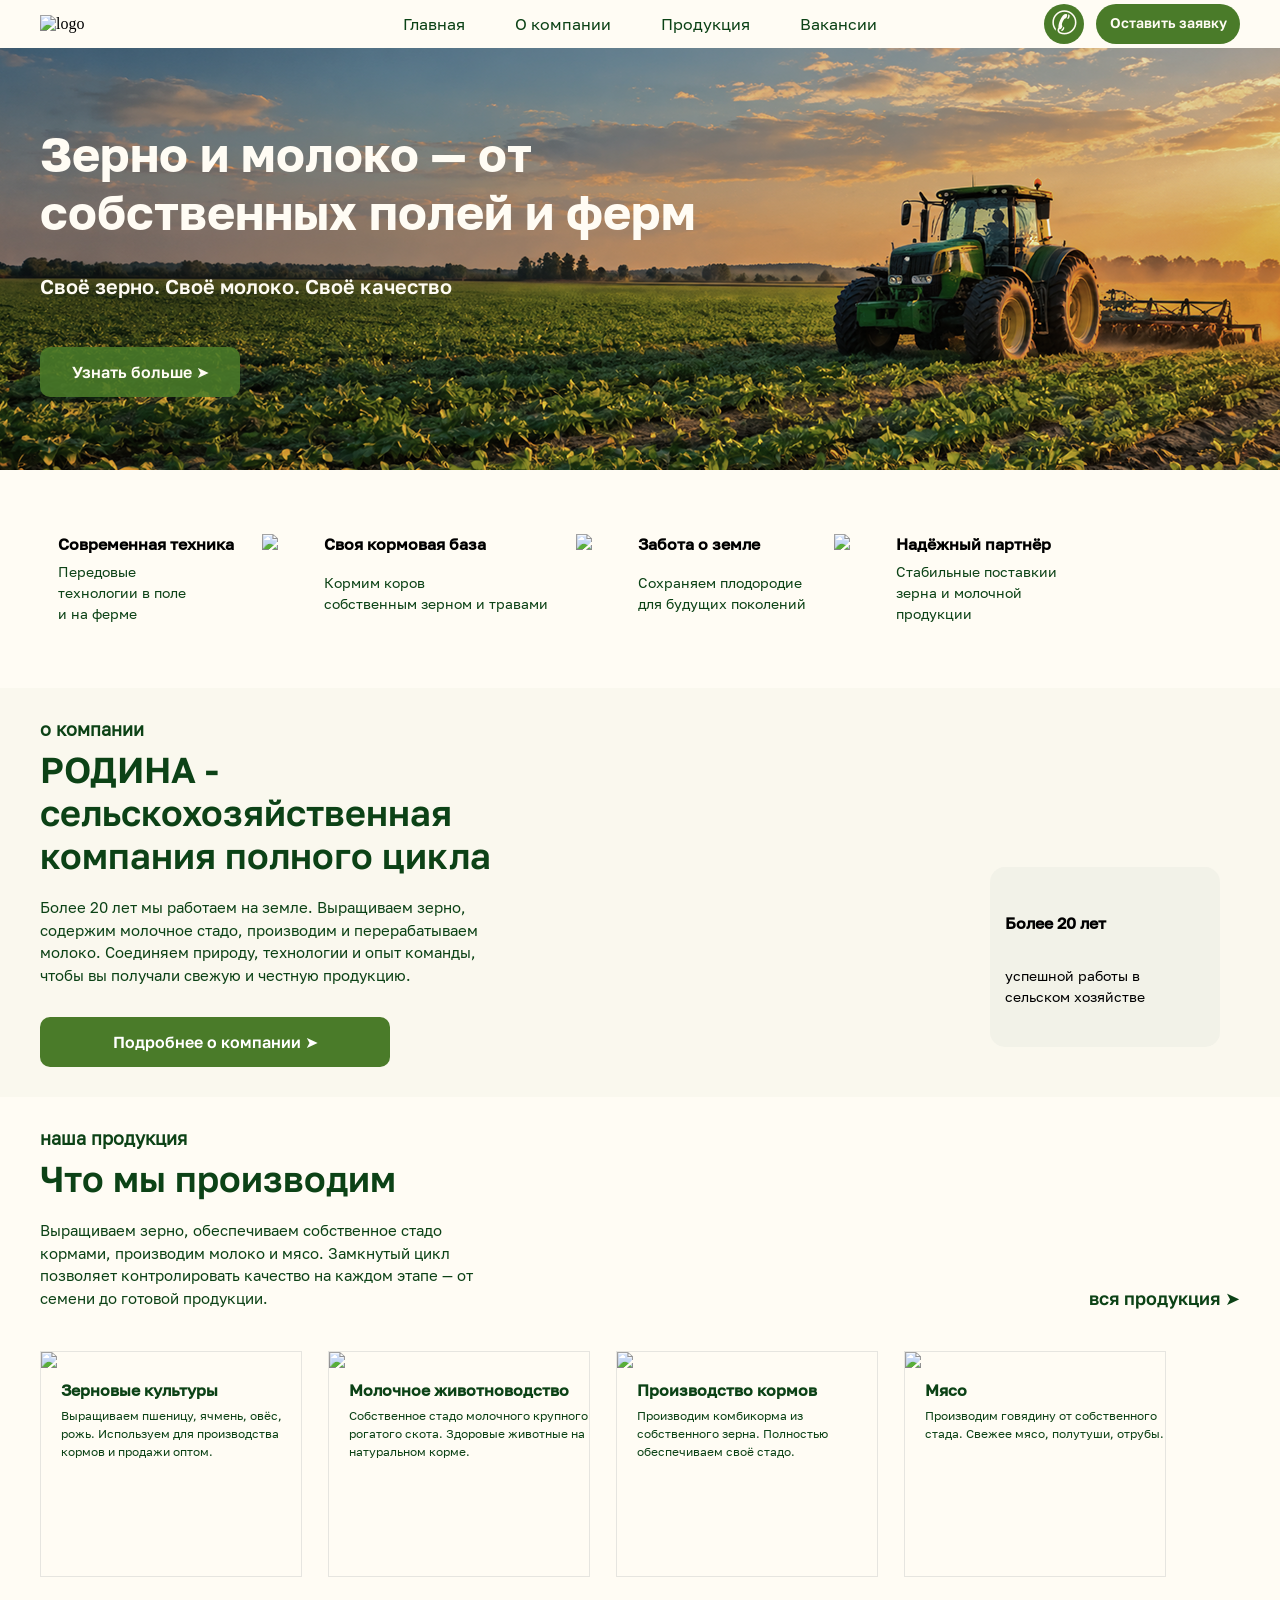
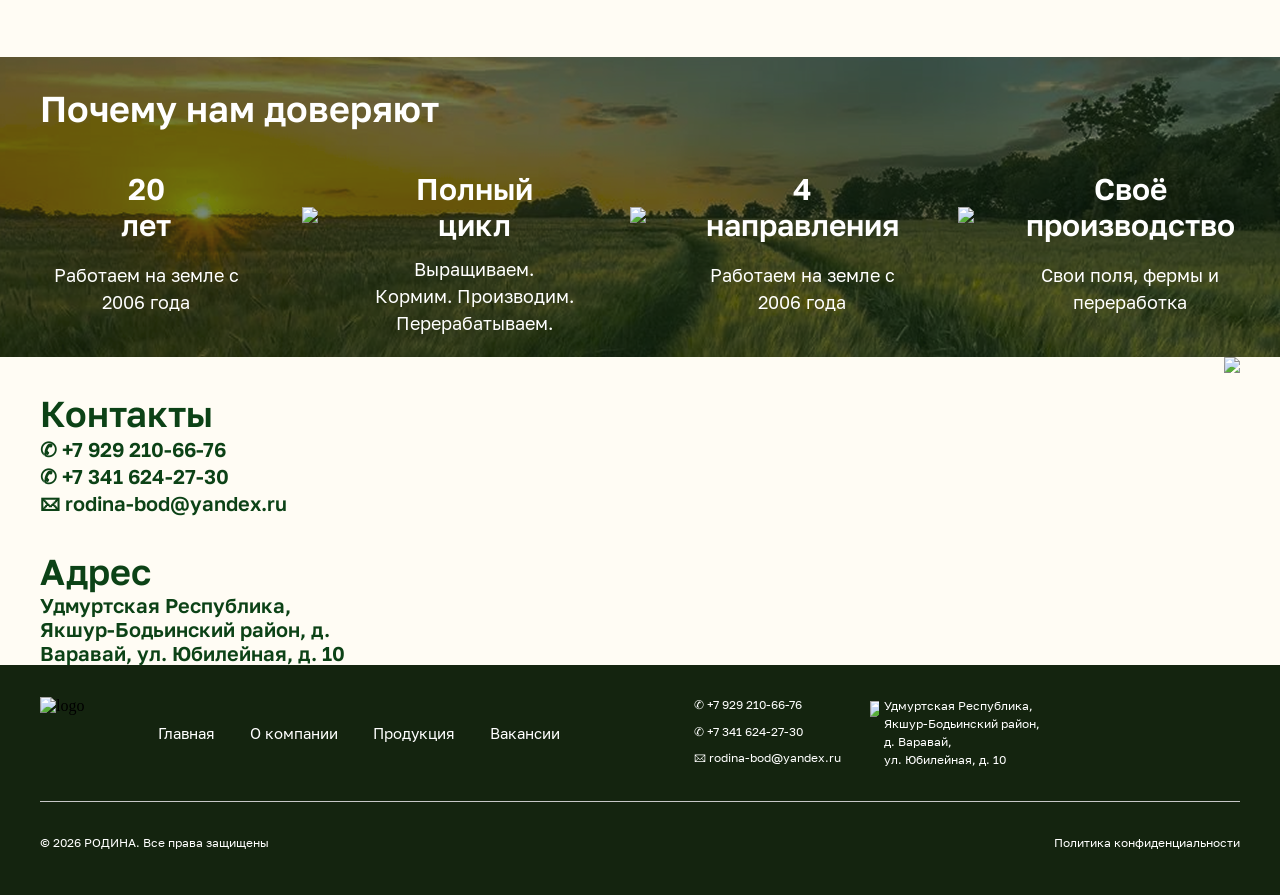
==== index.html @ 53d074d2 "Add files via upload" ====
<!DOCTYPE html>
<html lang="en">
<head>
    <meta charset="UTF-8">
    <meta name="viewport" content="width=device-width, initial-scale=1.0">
    <title> ООО РОДИНА </title>
    <link rel="stylesheet" href="css/style.css">
    <link rel="icon" type="image/svg+xml" href="img/faviconwhite.svg">
</head>
<body>
    <div class="container">
        <header>
            <div class="header_left">
                <img src="../site/img/base/LOGO.svg" alt="logo">
                <nav>
                    <ul>
                        <li><a href="index.html">Главная</a></li>
                        <li><a href="aboutus.html">О компании</a></li>
                        <li><a href="products.html">Продукция</a></li>
                        <li><a href="vacancii.html">Вакансии</a></li>
                    </ul>
                </nav>
            </div>
            <div class="header_btn">
                <div class="round_btn">
                    <a href="#">✆</a>
                </div>
                <div class="squart_btn">
                    <a href="#">Оставить заявку</a>
                </div>
            </div>
        </header>
    </div>
    <div class="hero">
        <div class="hero-bg hero-bg-1 active"></div>
        <div class="hero-bg hero-bg-2"></div>
        <div class="hero-bg hero-bg-3"></div>
        <div class="container">
            <div class="hero_block hero-content">  
                <div class="hero_text">
                    <h1>Зерно и молоко — от собственных полей и ферм</h1>
                    <h3>Своё зерно. Своё молоко. Своё качество</h3>
                </div>
                <div class="hero_btn">
                    <a href="aboutus.html">Узнать больше ➤</a>
                </div>
            </div>    
        </div> 
    </div> 
    <div class="container">
        <div class="info_block">
            <div class="info_block_card">
                <div class="info_card">
                    <div class="info_card_img">
                        <img src="../site/img/base/ветор трактор.svg" alt="">
                    </div>
                    <div class="info_card_text">
                        <h5>Современная техника</h5>
                        <p>Передовые<br> технологии в поле<br> и на ферме</p>
                    </div>
                </div>
                <img src="../site/img/base/Line 4.svg">
                <div class="info_card">
                    <div class="info_card_img">
                        <img src="../site/img/base/пшеница вектор.svg" alt="">
                    </div>
                    <div class="info_card_text">
                        <h5>Своя кормовая база</h5>
                        <p>Кормим коров<br>собственным зерном и травами</p>
                    </div>
                </div>
                <img src="../site/img/base/Line 4.svg">
                <div class="info_card">
                    <div class="info_card_img">
                        <img src="../site/img/base/вектор поле.svg" alt="">
                    </div>
                    <div class="info_card_text">
                        <h5>Забота о земле</h5>
                        <p>Сохраняем плодородие<br> для будущих поколений</p>
                    </div>
                </div>
                <img src="../site/img/base/Line 4.svg">
                <div class="info_card">
                    <div class="info_card_img">
                        <img src="../site/img/base/вектор качество.svg" alt="">
                    </div>
                    <div class="info_card_text">
                        <h5>Надёжный партнёр</h5>
                        <p>Стабильные поставкии<br>зерна и молочной<br> продукции</p>
                    </div>
                </div>
            </div>
        </div>
    </div>
    <div class="about-us">
        <div class="container">
            <div class="about-us_block">
                <div class="about-us_left">
                    <div class="about-us-text">
                        <h6>о компании</h6>
                        <h2>РОДИНА - сельскохозяйственная компания полного цикла </h2>
                        <p>Более 20 лет мы работаем на земле. Выращиваем зерно,<br> содержим молочное стадо, производим и перерабатываем<br> молоко. Соединяем природу, технологии и опыт команды,<br> чтобы вы получали свежую и честную продукцию.</p>
                    </div>
                    <div class="about-us_btn">
                        <a href="aboutus.html">Подробнее о компании ➤</a>
                    </div>    
                </div>
                <div class="about-us_right">
                    <img src="../site/img/base/поле.png" alt="">
                    <div class="about-us_right-top">
                        <img src="../site/img/base/вектор_поле1.svg" alt="">
                        <h5>Более 20 лет</h5>
                        <p>успешной работы в сельском хозяйстве</p>
                    </div>
                </div>
            </div>
        </div>
    </div>
    <div class="container">
        <div class="product">
            <div class="product-text">
                <div class="product-text_left">
                    <h6>наша продукция</h6>
                    <h2>Что мы производим</h2>
                    <p>Выращиваем зерно, обеспечиваем собственное стадо кормами, производим молоко и мясо. Замкнутый цикл позволяет контролировать качество на каждом этапе — от семени до готовой продукции.</p>
                </div>
                <div class="product-text_right">
                    <a href="products.html#product">вся продукция ➤ </a>
                </div>
            </div>
            <div class="product-card-block">
                <div class="product-card">
                    <a href="products.html#zerno">
                        <img src="../site/img/base/зерно_карточка.png">
                        <div class="product-card_text">
                            <h5>Зерновые культуры</h5>
                            <p>Выращиваем пшеницу, ячмень, овёс, рожь. Используем для производства кормов и продажи оптом.</p>
                        </div>
                    </a>    
                </div>                
                <div class="product-card">
                    <a href="products.html#cow">
                        <img src="../site/img/base/коровы_карточка.png">
                        <div class="product-card_text">
                            <h5>Молочное животноводство</h5>
                            <p>Собственное стадо молочного крупного рогатого скота. Здоровые животные на натуральном корме.</p>
                        </div>
                    </a>    
                </div>                
                <div class="product-card">
                    <a href="products.html#korm">
                        <img src="../site/img/base/корм_карточка.png">
                        <div class="product-card_text">
                            <h5>Производство кормов</h5>
                            <p>Производим комбикорма из собственного зерна. Полностью обеспечиваем своё стадо.</p>
                        </div>
                    </a>    
                </div>                
                <div class="product-card">
                    <a href="products.html#meat">
                        <img src="../site/img/base/мясо_карточка.png">
                        <div class="product-card_text">
                            <h5>Мясо</h5>
                            <p>Производим говядину от собственного стада. Свежее мясо, полутуши, отрубы.</p>
                        </div>
                    </a>    
                </div>
                
            </div>
        </div>
    </div>
    <div class="doverie">
        <div class="container">
            <h2>Почему нам доверяют</h2>
            <div class="doverie-block">
                <div class="doverie-block_card">
                    <h4>20<br>лет</h4>
                    <p>Работаем на земле с 2006 года</p>
                </div>
                <img src="../site/img/base/Line.svg">
                <div class="doverie-block_card">
                    <h4>Полный<br>цикл</h4>
                    <p>Выращиваем.<br> Кормим. Производим. Перерабатываем.</p>
                </div>
                <img src="../site/img/base/Line.svg">
                <div class="doverie-block_card">
                    <h4>4<br>направления</h4>
                    <p>Работаем на земле с 2006 года</p>
                </div>
                <img src="../site/img/base/Line.svg">
                <div class="doverie-block_card">
                    <h4>Своё<br>производство</h4>
                    <p>Свои поля, фермы и переработка</p>
                </div>
            </div>
        </div>
    </div>
    <div class="container">
        <div class="address">
            <div class="address-left">
                <div class="address-left_contact">
                    <h2>Контакты</h2>
                    <a href="tel:+79292106676" class="contact-item">✆ +7 929 210-66-76</a>
                    <a href="tel:+73416242730" class="contact-item">✆ +7 341 624-27-30</a>
                    <a href="mailto:rodina-bod@yandex.ru" class="contact-item">🖂 rodina-bod@yandex.ru</a>
                </div>
                <div class="address-left_address">
                    <h2>Адрес</h2>
                    <a href="https://yandex.ru/maps/11148/udmurt-republic/house/yubileynaya_ulitsa_10/YUsYcwBgT00BQFttfX52eH5jYQ==/?ll=52.570821%2C57.278958&z=18.38" target="_blank" rel="noopener noreferrer">Удмуртская Республика, Якшур-Бодьинский район, д. Варавай, ул. Юбилейная, д. 10</a>
                </div>    
            </div>
            <div class="address-right">
                <a href="https://yandex.ru/maps/11148/udmurt-republic/house/yubileynaya_ulitsa_10/YUsYcwBgT00BQFttfX52eH5jYQ==/?ll=52.570821%2C57.278958&z=18.38" target="_blank" rel="noopener noreferrer">
                    <img src="../site/img/base/карта.png">
                </a>    
            </div>
        </div>
    </div>
    <footer>
        <div class="container">
            <div class="footer-block">
                <div class="footer-top">
                    <div class="footer-top_left">
                        <img src="../site/img/base/белый logo.svg" alt="logo">
                        <nav>
                            <ul>
                                <li><a href="index.html">Главная</a></li>
                                <li><a href="aboutus.html">О компании</a></li>
                                <li><a href="products.html">Продукция</a></li>
                                <li><a href="vacancii.html">Вакансии</a></li>
                            </ul>
                        </nav>
                    </div>
                    <div class="footer-top_right">
                        <div class="footer_btn">
                            <a href="tel:+79292106676" class="contact-item">✆ +7 929 210-66-76</a>
                            <a href="tel:+73416242730" class="contact-item">✆ +7 341 624-27-30</a>
                            <a href="mailto:rodina-bod@yandex.ru" target="_blank" class="contact-item">🖂 rodina-bod@yandex.ru</a>
                        </div>
                        <div class="footer_address">
                            <img src="../site/img/base/ping.svg">
                            <a href="https://yandex.ru/maps/11148/udmurt-republic/house/yubileynaya_ulitsa_10/YUsYcwBgT00BQFttfX52eH5jYQ==/?ll=52.570821%2C57.278958&z=18.38" target="_blank" rel="noopener noreferrer"> Удмуртская Республика, Якшур-Бодьинский район, д. Варавай,<br> ул. Юбилейная, д. 10 </a>
                        </div>
                    </div>  
                </div>
                <div class="footer-bottom">
                    <p>© 2026 РОДИНА. Все права защищены</p>
                    <p>Политика конфиденциальности</p>
                </div>
            </div>    
        </div>
    </footer>
    <script src="js/script.js"></script>
</body>
</html>
---- css/style.css ----
@font-face {
  font-family: Golos-Text_Regular;
  src: url(../fonts/Golos-Text_Regular.ttf);
}

@font-face {
  font-family: Golos-Text_SemiBold;
  src: url(../fonts/golos-text-semibold.ttf);
}

@font-face {
    font-family: Golos-Text_Bold;
    src: url(../fonts/Golos-Text_Bold.ttf);
}

@font-face {
    font-family: Golos-Text_Medium;
    src: url(../fonts/Golos-Text_Medium.ttf);
}

* {
    margin: 0;
    padding: 0;
}

html {
    scroll-behavior: smooth;
}

body{
    background-color: #FFFCF4
}

.container {
  max-width: 1200px;
  margin: 0 auto;
  /* padding: 0 15px; */
}

header {
    display: flex;
    gap: 148px;
    margin-top: 4px;
    margin-bottom: 4px;
}

.header_left {
    display: flex;
    align-items: center;
}

.header_btn {
    display: flex;
    align-items: center;
}

nav{
    width: 512px;
    display: flex;
    text-align: center;
    justify-content: center;
}

ul {
    display: flex;
    gap: 50px;
}

li {
    list-style: none;
}

a {
    text-decoration: none;
}

h1 {
    font-family: Golos-Text_Bold;
    font-size: 48px;
    color: #FFFCF4;
}

h3 {
    font-size: 20px;
    color: #FFFCF4;
    font-family: Golos-Text_SemiBold;
}

header img{
    width: 222px;
}

ul a{
    color: #0C4216;
    font-family: Golos-Text_Regular;
    font-style: 18px;
}

h6 {
    font-size: 18px;
    font-family: Golos-Text_Regular;
    color: #0C4216;
}

h2 {
    font-size: 36px;
    font-family: Golos-Text_SemiBold;
    color: #0C4216;
}

p {
    font-size: 15px;
    font-family: Golos-Text_Regular;
    color: #0C4216;
    line-height: 150%;
}

h4 {
    color: #fff;
    font-size: 30px;
    font-family: Golos-Text_SemiBold;
    text-align: center;
    height: 72px;
}

h5 {
    font-family: Golos-Text_Medium;
    font-size: 16px;
    color: #000;
}

.header_btn{
    display: flex;
    gap: 12px;
}

.header_btn a{
    color: #FFFCF4;
    font-family: Golos-Text_SemiBold;
    margin-top: -3px;
}

.round_btn {
    background-color: #4A7B29;
    width: 40px;
    height: 40px;
    font-size: 32px;
    border-radius: 50%;
    display: flex;
    justify-content: center;
    align-items: center;
}

.squart_btn{
    width: 144px;
    height: 40px;
    border-radius: 50%;
    font-size: 14px;
    background-color: #4A7B29;
    border-radius: 40px;
    display: flex;
    justify-content: center;
    align-items: center;
}

.header_left {
    display: flex;
    gap: 122px;
}


.hero {
    min-height: 422px;
    overflow: hidden;
    position: relative;
}

.hero-bg {
    position: absolute;
    top: 0; 
    left: 0;
    width: 100%; 
    height: 100%;
    background-size: cover;
    background-position: center;
    opacity: 0;
    transition: opacity 1s ease-in-out;
}

.hero-bg.active {
    opacity: 1;
}

.hero-bg-1 { background-image: url('../img/base/fon_traktor\ 1.png'); }
.hero-bg-2 { background-image: url('../img/base/fon_3.png'); }
.hero-bg-3 { background-image: url('../img/base/fon_4.png'); } 

.hero .container {
    position: relative;
    z-index: 2;
}

.hero-content > * {
    opacity: 0;
    transform: translateY(20px);
    transition: all 0.8s ease-out;
}

.hero-content.show > * {
    opacity: 1;
    transform: translateY(0);
}

.hero-content.show h1 { transition-delay: 0.2s; }
.hero-content.show h3 { transition-delay: 0.4s; }
.hero-content.show .hero_btn { transition-delay: 0.6s; }

.hero_block{
    display: grid;
    gap: 49px;
}

.hero_text {
    padding-top: 77px;
    width: 682px;
    display: grid;
    gap: 33px;
}

.hero_btn {
    background: rgba(74, 123, 41, 0.88);
    width: 200px;
    height: 50px;
    border-radius: 10px;
    display: flex;
    align-items: center;
    justify-content: center;
}

.hero_btn a {
    color: #FFFCF4;
    font-size: 16px;
    font-family: Golos-Text_SemiBold;
}

.info_block {
    margin-top: 64px;
    margin-bottom: 64px;
}

.info_block_card{
    display: flex;
    gap: 28px;
}

.info_block_card h5{
    font-family: Golos-Text_Medium;
    font-size: 16px;
    color: #000;
}

.info_block_card p {
    font-family: Golos-Text_Regular;
    font-size: 14px;
}

.info_card {
    display: flex;
    gap: 18px;
    max-width: 267px;
}

.info_card_text {
    display: grid;
    gap: 7px;
}

.info_card_img{
    display: flex;
    align-items: flex-end;
}

.about-us_left {
    width: 580px;
    display: grid;
}

.about-us_block {
    display: flex;
    justify-content: space-between;
    padding-top: 30px;
    padding-bottom: 30px;
}

.about-us-text h2 {
    margin: 8px 0 19px 0;
}

.about-us {
    background-color: #FAF8EE;
}

.about-us_btn {
    border-radius: 10px;
    width: 350px;
    height: 50px;
    background-color: #4A7B29;
    display: flex;
    align-items: center;
    justify-content: center;
    margin-top: 31px;
}

.about-us_btn a {
    font-family: Golos-Text_SemiBold;
    font-size: 16px;
    text-align: center;
    color: #fff;
}

.about-us_right-top {
    width: 200px;
    height: 150px;
    position: absolute;
    bottom: 20px;
    right: 20px;
    padding: 15px;
    border-radius: 15px;
    background: rgba(241, 241, 232, 0.84);
    display: grid;
    gap: 6px;
}

.about-us_right-top h5 {
    font-size: 16px;
    font-family: Golos-Text_Medium;
}

.about-us_right-top p {
    font-size: 14px;
    color: #000;
}

.about-us_right {
    position: relative;
}

.product-text{
    display: flex;
    justify-content: space-between;
}

.product-text_right {
    display: flex;
    align-items: flex-end;
}

.product-text_right a {
    color: #0C4216;
    font-family: Golos-Text_SemiBold;
    font-size: 18px;
}

.product-text_left {
    width: 448px;
}

.product-card {
    border: 1px solid rgba(199, 199, 199, 0.44);
    overflow: hidden;
    display: flex;
    flex-direction: column;
    height: 224px;
}

.product-card p {
    font-family: Golos-Text_Regular;
    font-size: 12px;
    width: 240px;
}

.product-card h5 {
    font-family: Golos-Text_Medium;
    font-size: 16px;
    color: #0C4216;
    margin: 8px 0 7px 0;
}

.product-card-block {
    display: flex;
    gap: 26px;
    margin-top: 42px;
}

.product-card_text_left {
    margin: 0 20px 0 20px;
}

.product-card_text {
    margin-left: 20px;
}

.product-text h2{
    margin: 8px 0 19px 0;
}

.product{
    margin: 30px 0 80px 0;
}

.doverie {
    background-image: url(../img/base/фон.png);
    background-repeat: no-repeat;
    background-position: center;
    background-size: cover;
    width: 100%;
    min-height: 300px;
}

.doverie h2 {
    color: #fff;
    padding-top: 30px;
    margin-bottom: 41px;
}

.doverie-block {
    display: flex;
    gap: 50px;
    height: 151px;
    margin-bottom: 35px;
}

.doverie-block img {
    margin-top: 36px;
}

.doverie-block_card p {
    color: #fff;
    font-size: 18px;
    font-family: Golos-Text_Regular;
    text-align: center;
}

.doverie-block_card {
    max-width: 212px;
    display: grid;
    gap: 13px;
}

.address {
    display: flex;
    justify-content: space-between;
}

.address-left_contact {
    display: grid;
    gap: 2px;
    margin-top: 35px;
    margin-bottom: 35px;
}

.address-left a {
    font-family: Golos-Text_SemiBold;
    font-size: 20px;
    color: #0C4216;
    font-weight: 600;

}

.address-left {
    width: 309px;
}

footer {
    background-color: #14240F;
    height: 230px;
}

.footer-block {
    padding-top: 32px;
}

.footer-top {
    display: flex;
    gap: 132px;
    padding-bottom: 32px;
    border-bottom: 1px solid rgba(199, 199, 199, 53);
}

.footer-top_left {
    display: flex;
    gap: 72px;
}

.footer-top_left a {
    color: #fff;
    font-size: 15px;
    font-family: Golos-Text_Regular;
}

.footer-top_left ul {
    display: flex;
    gap: 35px;
}

.footer-top_left nav {
    width: 406px;
    align-items: center;
}

.footer-top_right {
    display: flex;
    gap: 29px;
}

.footer-top_right a {
    color: #fff;
    font-size: 12px;
    font-family: Golos-Text_Regular;
}

.footer_btn {
    display: grid;
    gap: 8px;
}

.footer_address {
    width: 172px;
    display: flex;
    gap: 5px;
    align-items: flex-start
}

.footer_address img {
    width: 9px;
    margin-top: 4px;
}

.footer_address a{
    color: #fff;
    font-size: 12px;
    font-family: Golos-Text_Regular;
    line-height: 150%;
}

.footer-bottom {
    padding-top: 32px;
    display: flex;
    justify-content: space-between;
}

.footer-bottom p {
    color: #fff;
    font-size: 12px;
    font-family: Golos-Text_Regular;
}




.squart_btn:hover, 
.round_btn:hover, 
.about-us_btn:hover,
.komanda-btn:hover,
.products-grid_card-btn:hover,
.products-zayavka-btn:hover,
.vacancii-block-btn:hover {
    background-color: #0C4216;
    color: #FFFCF4;
    transition: all 0.6s ease;
}

.product-text_right:hover {
    transform: scale(1.05);
    transform: translateY(-2px);
    transition: all 0.3s ease;
}

.hero_btn:hover {
    background: #0C4216;
    opacity: 0.88;
}

.yslovia-btn:hover {
    background-color: #0C4216;
    color: #FAF8EE;
}

.yslovia-btn:hover a {
    color: white;
}


/* Стили для активного пункта меню */
nav ul li a.active {
    color: #4A7B29; /* Ваш фирменный зеленый цвет */
    border-bottom: 2px solid #4A7B29; /* Подчеркивание */
    padding-bottom: 5px; /* Отступ от текста до линии */
}

/* Стили для активного пункта в подвале (чтобы было белым) */
footer nav ul li a.active {
    color: #fff;
    border-bottom: 2px solid #fff;
}
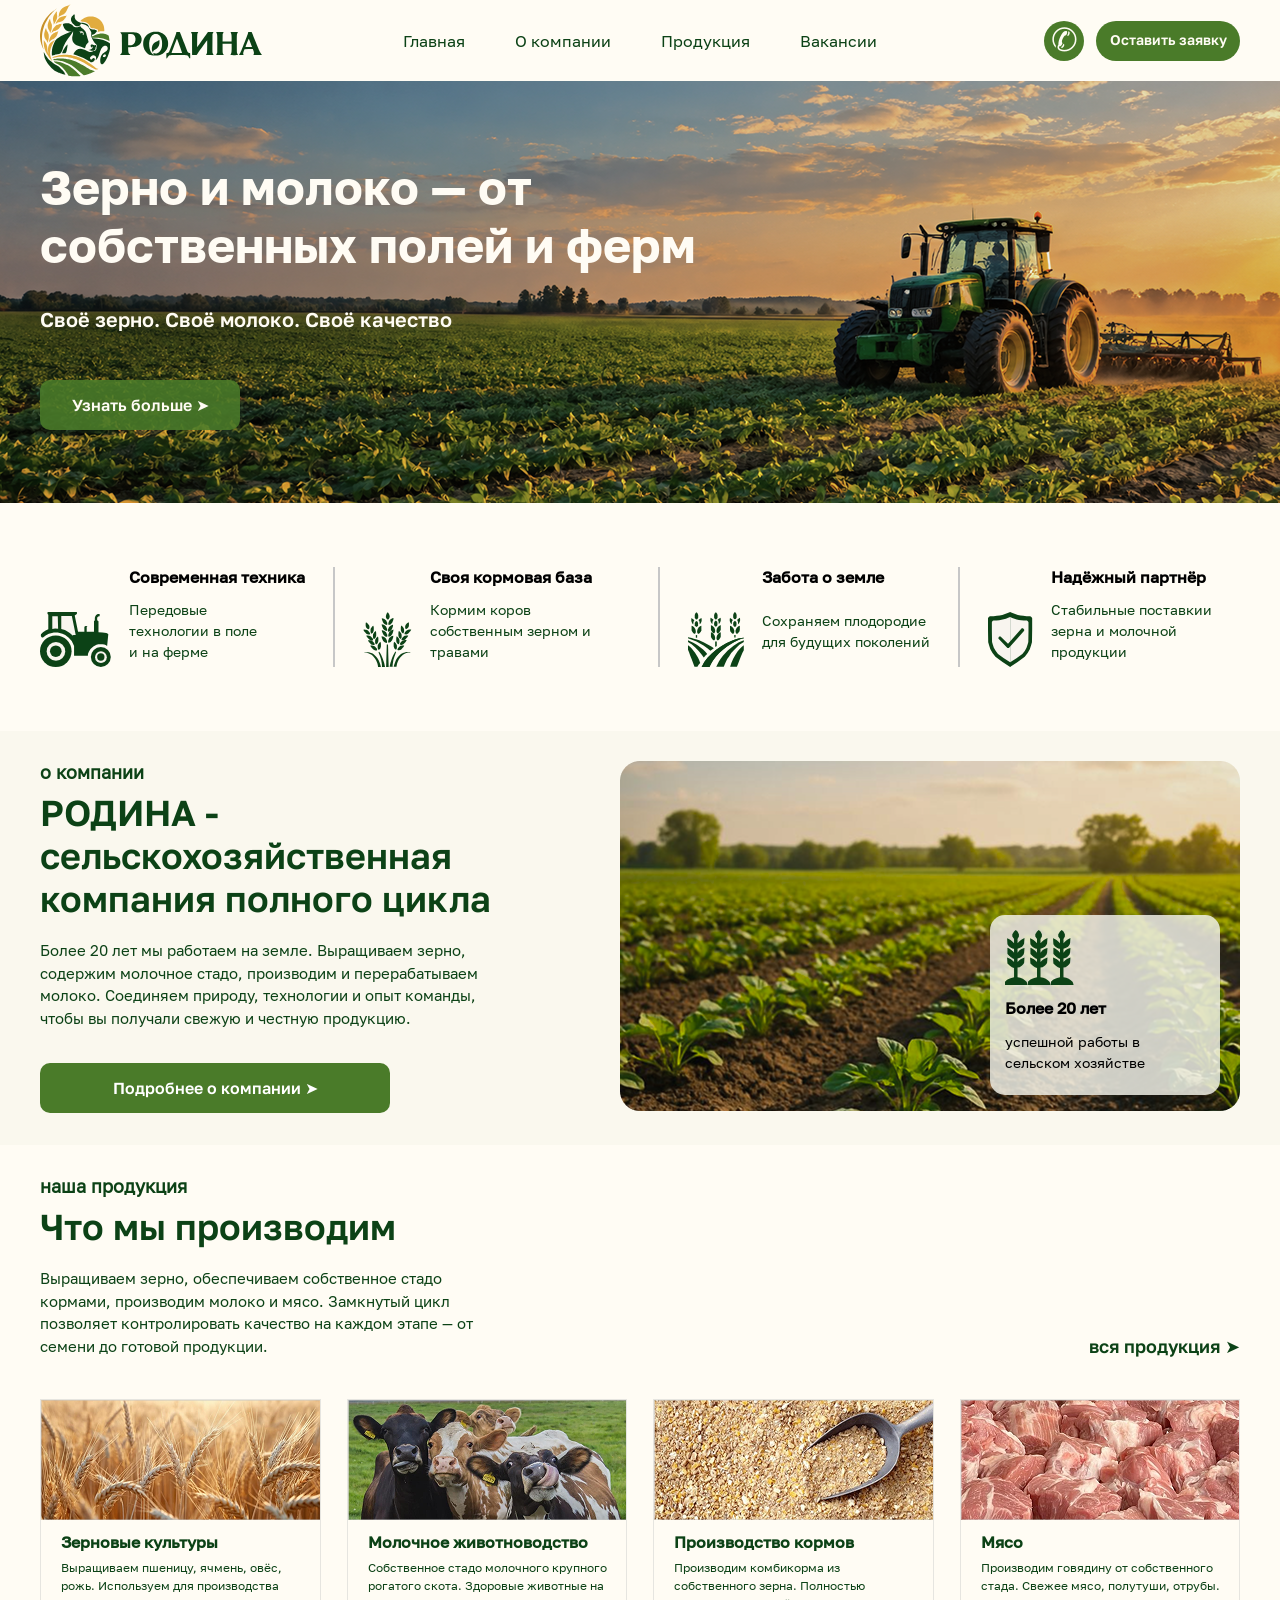
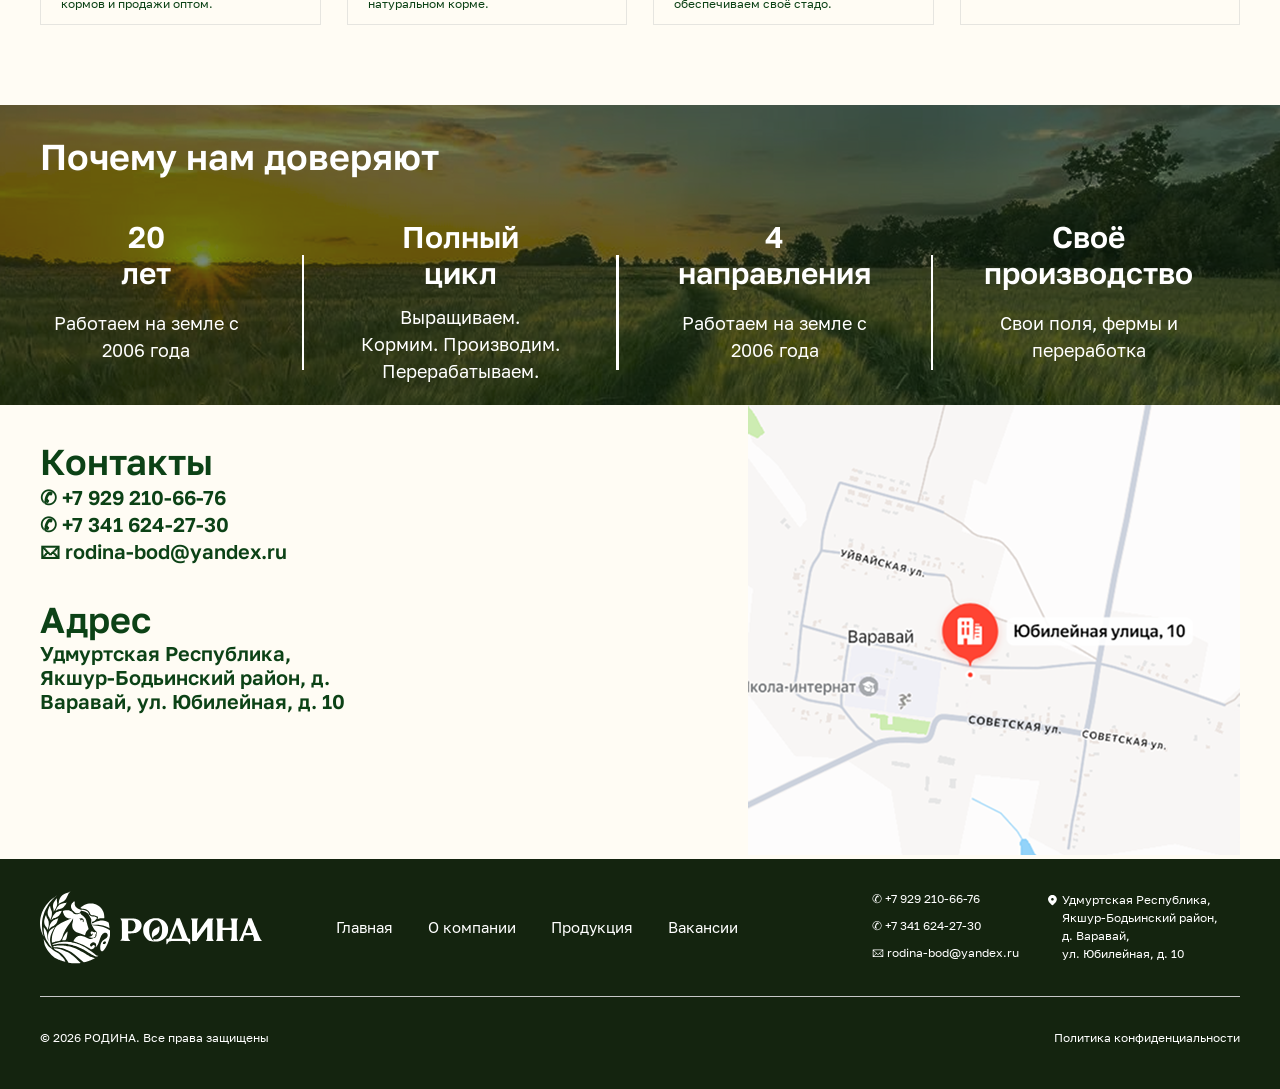
==== commit 70a2c339: "Add files via upload" ====
--- a/index.html
+++ b/index.html
@@ -8,10 +8,10 @@
     <link rel="icon" type="image/svg+xml" href="img/faviconwhite.svg">
 </head>
 <body>
-    <div class="container">
-        <header>
+    <header class="site-header">
+        <div class="container">
             <div class="header_left">
-                <img src="../site/img/base/LOGO.svg" alt="logo">
+                <img src="img/base/LOGO.svg" alt="logo">
                 <nav>
                     <ul>
                         <li><a href="index.html">Главная</a></li>
@@ -29,8 +29,8 @@
                     <a href="#">Оставить заявку</a>
                 </div>
             </div>
-        </header>
-    </div>
+        </div>    
+    </header>
     <div class="hero">
         <div class="hero-bg hero-bg-1 active"></div>
         <div class="hero-bg hero-bg-2"></div>
@@ -52,37 +52,37 @@
             <div class="info_block_card">
                 <div class="info_card">
                     <div class="info_card_img">
-                        <img src="../site/img/base/ветор трактор.svg" alt="">
+                        <img src="img/base/ветор трактор.svg" alt="">
                     </div>
                     <div class="info_card_text">
                         <h5>Современная техника</h5>
                         <p>Передовые<br> технологии в поле<br> и на ферме</p>
                     </div>
                 </div>
-                <img src="../site/img/base/Line 4.svg">
-                <div class="info_card">
-                    <div class="info_card_img">
-                        <img src="../site/img/base/пшеница вектор.svg" alt="">
+                <img src="img/base/Line 4.svg">
+                <div class="info_card">
+                    <div class="info_card_img">
+                        <img src="img/base/пшеница вектор.svg" alt="">
                     </div>
                     <div class="info_card_text">
                         <h5>Своя кормовая база</h5>
                         <p>Кормим коров<br>собственным зерном и травами</p>
                     </div>
                 </div>
-                <img src="../site/img/base/Line 4.svg">
-                <div class="info_card">
-                    <div class="info_card_img">
-                        <img src="../site/img/base/вектор поле.svg" alt="">
+                <img src="img/base/Line 4.svg">
+                <div class="info_card">
+                    <div class="info_card_img">
+                        <img src="img/base/вектор поле.svg" alt="">
                     </div>
                     <div class="info_card_text">
                         <h5>Забота о земле</h5>
                         <p>Сохраняем плодородие<br> для будущих поколений</p>
                     </div>
                 </div>
-                <img src="../site/img/base/Line 4.svg">
-                <div class="info_card">
-                    <div class="info_card_img">
-                        <img src="../site/img/base/вектор качество.svg" alt="">
+                <img src="img/base/Line 4.svg">
+                <div class="info_card">
+                    <div class="info_card_img">
+                        <img src="img/base/вектор качество.svg" alt="">
                     </div>
                     <div class="info_card_text">
                         <h5>Надёжный партнёр</h5>
@@ -106,9 +106,9 @@
                     </div>    
                 </div>
                 <div class="about-us_right">
-                    <img src="../site/img/base/поле.png" alt="">
+                    <img src="img/base/поле.png" alt="">
                     <div class="about-us_right-top">
-                        <img src="../site/img/base/вектор_поле1.svg" alt="">
+                        <img src="img/base/вектор_поле1.svg" alt="">
                         <h5>Более 20 лет</h5>
                         <p>успешной работы в сельском хозяйстве</p>
                     </div>
@@ -131,7 +131,7 @@
             <div class="product-card-block">
                 <div class="product-card">
                     <a href="products.html#zerno">
-                        <img src="../site/img/base/зерно_карточка.png">
+                        <img src="img/base/зерно_карточка.png">
                         <div class="product-card_text">
                             <h5>Зерновые культуры</h5>
                             <p>Выращиваем пшеницу, ячмень, овёс, рожь. Используем для производства кормов и продажи оптом.</p>
@@ -140,7 +140,7 @@
                 </div>                
                 <div class="product-card">
                     <a href="products.html#cow">
-                        <img src="../site/img/base/коровы_карточка.png">
+                        <img src="img/base/коровы_карточка.png">
                         <div class="product-card_text">
                             <h5>Молочное животноводство</h5>
                             <p>Собственное стадо молочного крупного рогатого скота. Здоровые животные на натуральном корме.</p>
@@ -149,7 +149,7 @@
                 </div>                
                 <div class="product-card">
                     <a href="products.html#korm">
-                        <img src="../site/img/base/корм_карточка.png">
+                        <img src="img/base/корм_карточка.png">
                         <div class="product-card_text">
                             <h5>Производство кормов</h5>
                             <p>Производим комбикорма из собственного зерна. Полностью обеспечиваем своё стадо.</p>
@@ -158,7 +158,7 @@
                 </div>                
                 <div class="product-card">
                     <a href="products.html#meat">
-                        <img src="../site/img/base/мясо_карточка.png">
+                        <img src="img/base/мясо_карточка.png">
                         <div class="product-card_text">
                             <h5>Мясо</h5>
                             <p>Производим говядину от собственного стада. Свежее мясо, полутуши, отрубы.</p>
@@ -177,17 +177,17 @@
                     <h4>20<br>лет</h4>
                     <p>Работаем на земле с 2006 года</p>
                 </div>
-                <img src="../site/img/base/Line.svg">
+                <img src="img/base/Line.svg">
                 <div class="doverie-block_card">
                     <h4>Полный<br>цикл</h4>
                     <p>Выращиваем.<br> Кормим. Производим. Перерабатываем.</p>
                 </div>
-                <img src="../site/img/base/Line.svg">
+                <img src="img/base/Line.svg">
                 <div class="doverie-block_card">
                     <h4>4<br>направления</h4>
                     <p>Работаем на земле с 2006 года</p>
                 </div>
-                <img src="../site/img/base/Line.svg">
+                <img src="img/base/Line.svg">
                 <div class="doverie-block_card">
                     <h4>Своё<br>производство</h4>
                     <p>Свои поля, фермы и переработка</p>
@@ -211,7 +211,7 @@
             </div>
             <div class="address-right">
                 <a href="https://yandex.ru/maps/11148/udmurt-republic/house/yubileynaya_ulitsa_10/YUsYcwBgT00BQFttfX52eH5jYQ==/?ll=52.570821%2C57.278958&z=18.38" target="_blank" rel="noopener noreferrer">
-                    <img src="../site/img/base/карта.png">
+                    <img src="img/base/карта.png">
                 </a>    
             </div>
         </div>
@@ -221,7 +221,7 @@
             <div class="footer-block">
                 <div class="footer-top">
                     <div class="footer-top_left">
-                        <img src="../site/img/base/белый logo.svg" alt="logo">
+                        <img src="img/base/белый logo.svg" alt="logo">
                         <nav>
                             <ul>
                                 <li><a href="index.html">Главная</a></li>
@@ -238,7 +238,7 @@
                             <a href="mailto:rodina-bod@yandex.ru" target="_blank" class="contact-item">🖂 rodina-bod@yandex.ru</a>
                         </div>
                         <div class="footer_address">
-                            <img src="../site/img/base/ping.svg">
+                            <img src="img/base/ping.svg">
                             <a href="https://yandex.ru/maps/11148/udmurt-republic/house/yubileynaya_ulitsa_10/YUsYcwBgT00BQFttfX52eH5jYQ==/?ll=52.570821%2C57.278958&z=18.38" target="_blank" rel="noopener noreferrer"> Удмуртская Республика, Якшур-Бодьинский район, д. Варавай,<br> ул. Юбилейная, д. 10 </a>
                         </div>
                     </div>  
--- a/css/style.css
+++ b/css/style.css
@@ -127,6 +127,20 @@
     font-family: Golos-Text_Medium;
     font-size: 16px;
     color: #000;
+}
+
+.site-header {
+    position: sticky;   
+    top: 0;              
+    z-index: 100;    
+    background-color: #FFFCF4;
+}
+
+.site-header .container {
+    display: flex;
+    justify-content: space-between;
+    align-items: center;
+    width: 1200px;
 }
 
 .header_btn{
@@ -567,7 +581,7 @@
 .vacancii-block-btn:hover {
     background-color: #0C4216;
     color: #FFFCF4;
-    transition: all 0.6s ease;
+    transition: all 0.3s ease;
 }
 
 .product-text_right:hover {
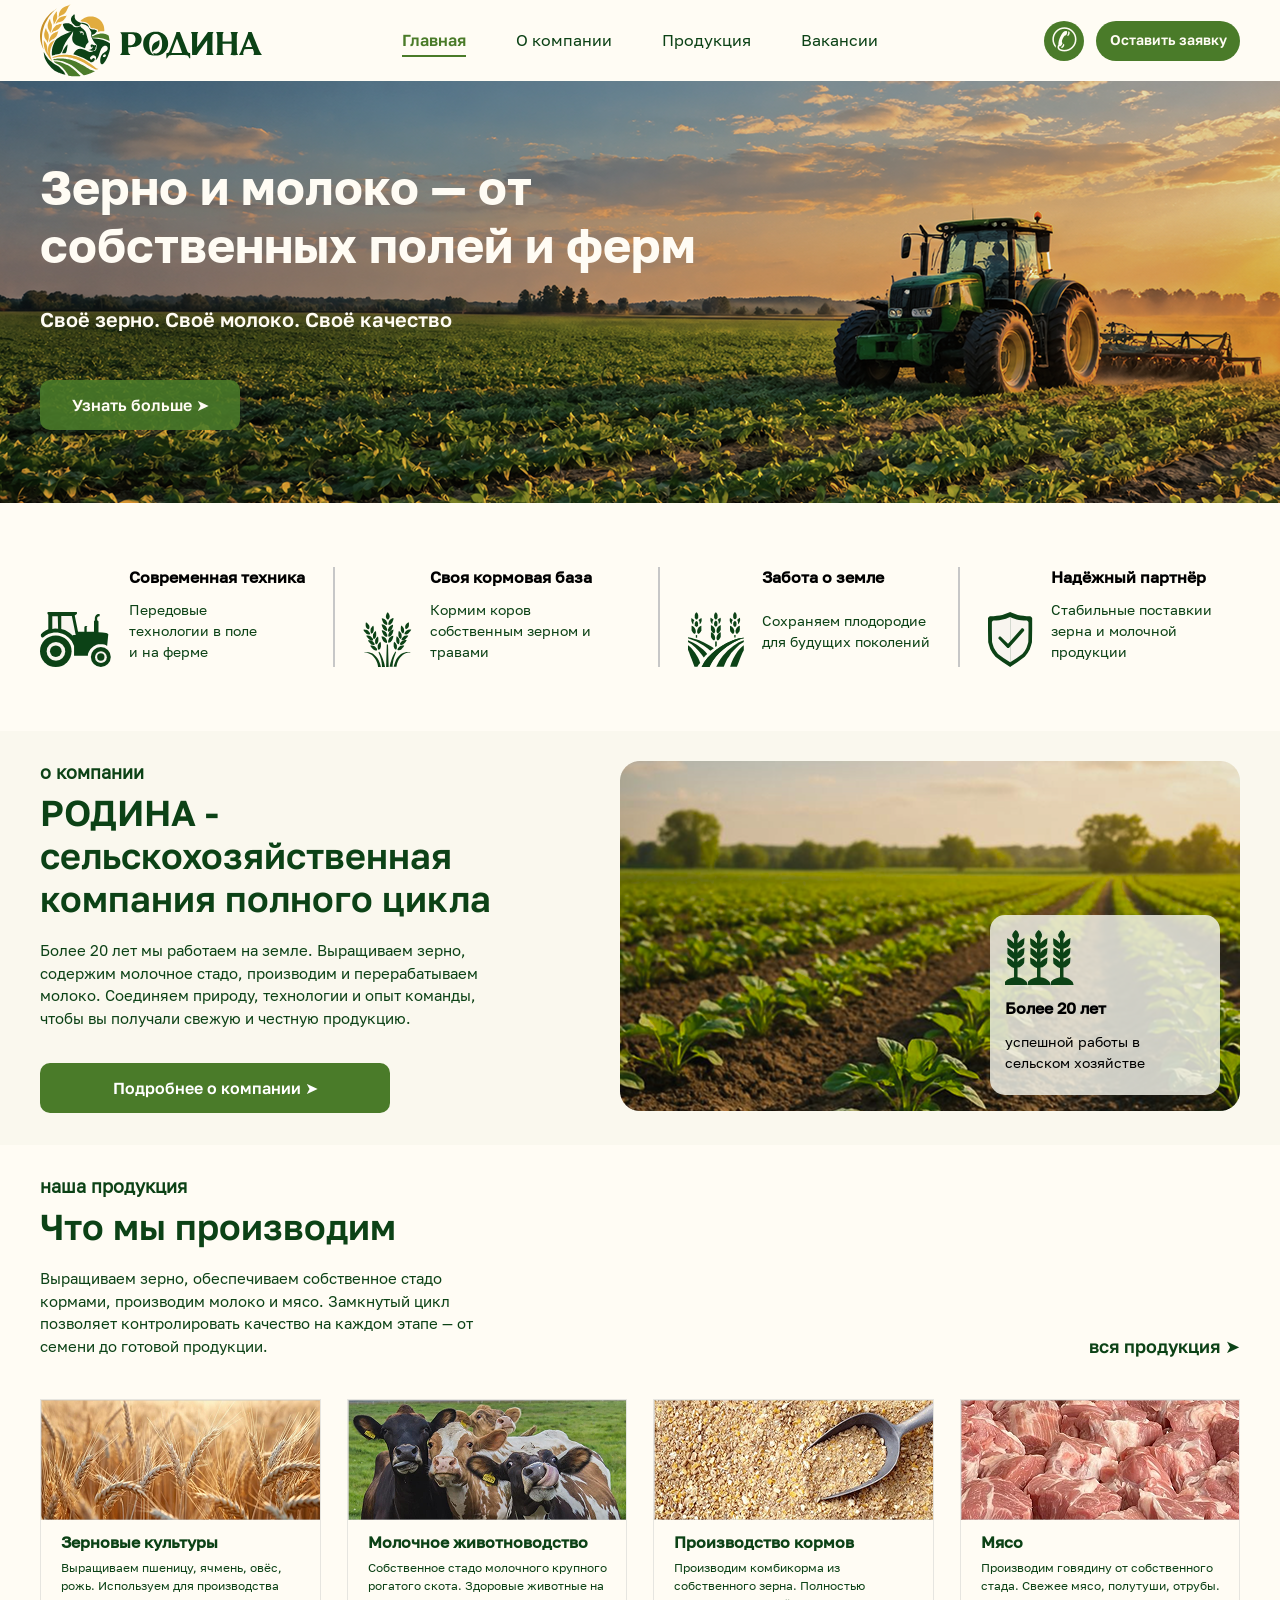
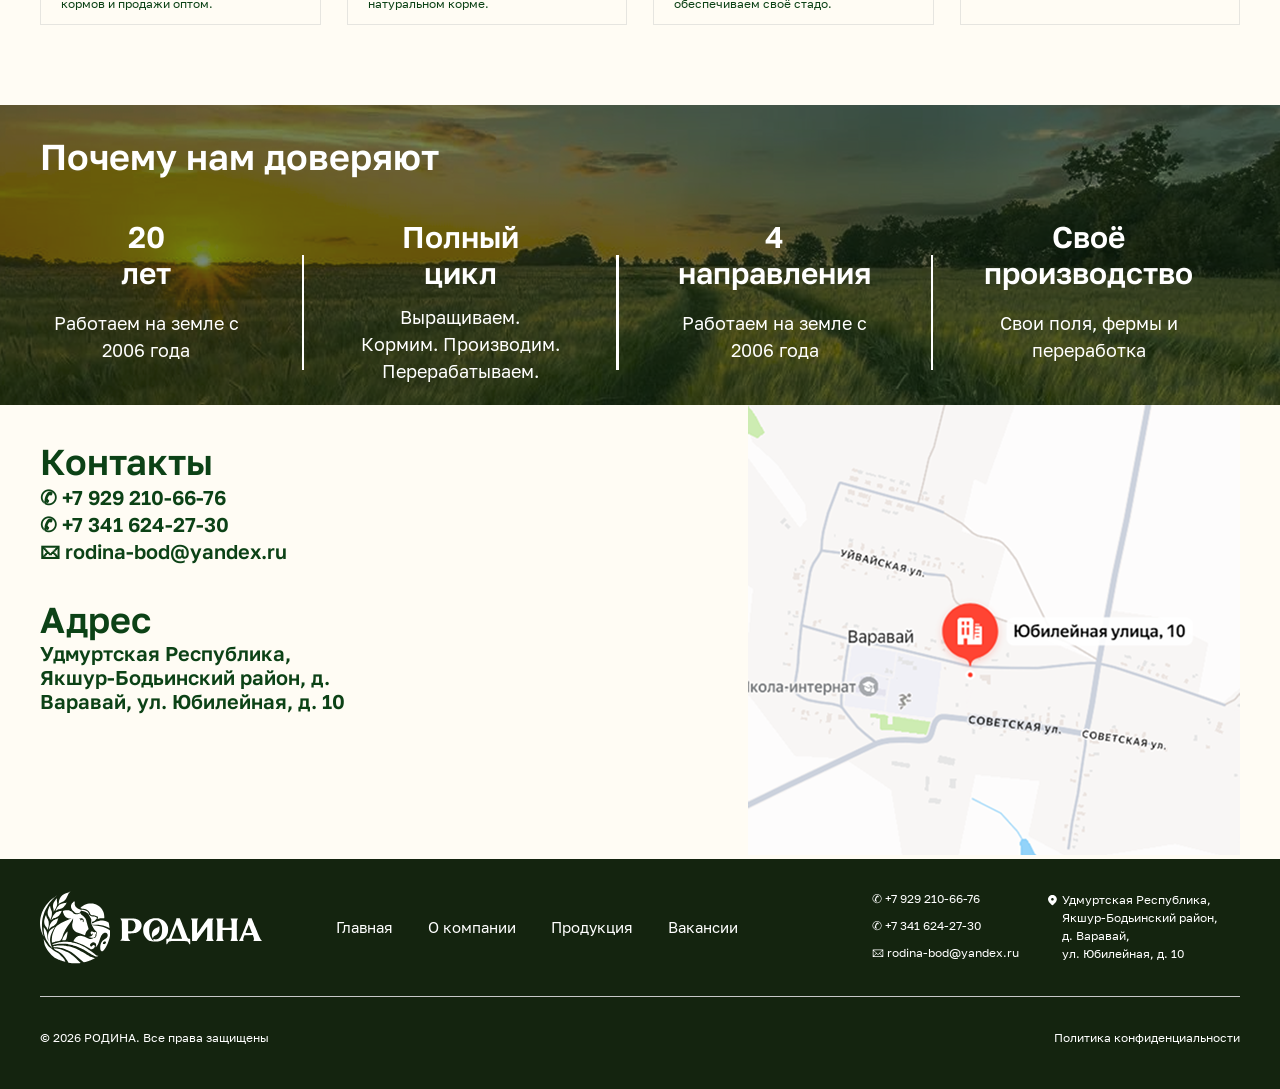
==== commit b50d3c8b: "Add files via upload" ====
--- a/index.html
+++ b/index.html
@@ -5,6 +5,7 @@
     <meta name="viewport" content="width=device-width, initial-scale=1.0">
     <title> ООО РОДИНА </title>
     <link rel="stylesheet" href="css/style.css">
+    <link rel="stylesheet" href="css/adaptiv.css">
     <link rel="icon" type="image/svg+xml" href="img/faviconwhite.svg">
 </head>
 <body>
@@ -13,11 +14,12 @@
             <div class="header_left">
                 <img src="img/base/LOGO.svg" alt="logo">
                 <nav>
-                    <ul>
-                        <li><a href="index.html">Главная</a></li>
-                        <li><a href="aboutus.html">О компании</a></li>
-                        <li><a href="products.html">Продукция</a></li>
-                        <li><a href="vacancii.html">Вакансии</a></li>
+                    <ul id="nav-list">
+                        <span class="nav-indicator"></span>
+                        <li><a href="index.html" class="nav-link">Главная</a></li>
+                        <li><a href="aboutus.html" class="nav-link">О компании</a></li>
+                        <li><a href="products.html" class="nav-link">Продукция</a></li>
+                        <li><a href="vacancii.html" class="nav-link">Вакансии</a></li>
                     </ul>
                 </nav>
             </div>
@@ -26,7 +28,7 @@
                     <a href="#">✆</a>
                 </div>
                 <div class="squart_btn">
-                    <a href="#">Оставить заявку</a>
+                    <a href="#" onclick="openModal('order'); return false;">Оставить заявку</a>
                 </div>
             </div>
         </div>    
@@ -250,6 +252,45 @@
             </div>    
         </div>
     </footer>
+    <div class="modal" id="requestModal">
+        <div class="modal-block">
+            <button class="btn-close" type="button" onclick="closeModal()">×</button>
+            
+            <h2 id="modalTitle">Оформить заказ</h2>
+            <p id="modalDescription">Оставьте заявку, и мы свяжемся с вами</p>
+            
+            <form id="requestForm">
+                <div id="productField">
+                    <label for="product">Продукция</label>
+                    <select name="product" id="product">
+                        <option value="" disabled selected hidden></option>
+                        <option value="Зерно">Зерно</option>
+                        <option value="Молоко и молочная продукция">Молоко и молочная продукция</option>
+                        <option value="Мясо и субпродукты">Мясо и субпродукты</option>
+                        <option value="Корма и комбикорма">Корма и комбикорма</option>
+                        <option value="Полуфабрикаты">Полуфабрикаты</option>
+                        <option value="Многолетние культуры">Многолетние культуры</option>
+                    </select>
+                </div>
+
+                <div id="vacancyField" hidden>
+                    <label for="vacancy">Вакансия</label>
+                    <input id="vacancy" name="vacancy">
+                </div>
+
+                <label for="name">Ваше имя *</label>
+                <input id="name" name="name" required>
+
+                <label for="contact">Телефон или email *</label>
+                <input id="contact" name="contact" required>
+
+                <label for="details" id="detailsLabel">Количество и комментарий</label>
+                <textarea id="details" name="details" rows="3"></textarea>
+                
+                <button type="submit" id="submitButton">Отправить заявку</button>
+            </form>
+        </div> 
+    </div>
     <script src="js/script.js"></script>
 </body>
 </html>
--- a/css/style.css
+++ b/css/style.css
@@ -76,12 +76,12 @@
 
 h1 {
     font-family: Golos-Text_Bold;
-    font-size: 48px;
+    font-size: 3rem; /* 48px */
     color: #FFFCF4;
 }
 
 h3 {
-    font-size: 20px;
+    font-size: 1.25rem; /* 20px */
     color: #FFFCF4;
     font-family: Golos-Text_SemiBold;
 }
@@ -97,19 +97,19 @@
 }
 
 h6 {
-    font-size: 18px;
+    font-size: 1.125rem; /* 18px */
     font-family: Golos-Text_Regular;
     color: #0C4216;
 }
 
 h2 {
-    font-size: 36px;
+    font-size: 2.25rem; /* 36px */
     font-family: Golos-Text_SemiBold;
     color: #0C4216;
 }
 
 p {
-    font-size: 15px;
+    font-size: 0.9375rem; /* 15px */
     font-family: Golos-Text_Regular;
     color: #0C4216;
     line-height: 150%;
@@ -117,7 +117,7 @@
 
 h4 {
     color: #fff;
-    font-size: 30px;
+    font-size: 1.875rem; /* 30px */
     font-family: Golos-Text_SemiBold;
     text-align: center;
     height: 72px;
@@ -125,7 +125,7 @@
 
 h5 {
     font-family: Golos-Text_Medium;
-    font-size: 16px;
+    font-size: 1rem; /* 16px */
     color: #000;
 }
 
@@ -158,7 +158,7 @@
     background-color: #4A7B29;
     width: 40px;
     height: 40px;
-    font-size: 32px;
+    font-size: 2rem; /* 32px */
     border-radius: 50%;
     display: flex;
     justify-content: center;
@@ -169,7 +169,7 @@
     width: 144px;
     height: 40px;
     border-radius: 50%;
-    font-size: 14px;
+    font-size: 0.875rem; /* 14px */
     background-color: #4A7B29;
     border-radius: 40px;
     display: flex;
@@ -253,7 +253,7 @@
 
 .hero_btn a {
     color: #FFFCF4;
-    font-size: 16px;
+    font-size: 1rem; /* 16px */
     font-family: Golos-Text_SemiBold;
 }
 
@@ -269,13 +269,13 @@
 
 .info_block_card h5{
     font-family: Golos-Text_Medium;
-    font-size: 16px;
+    font-size: 1rem; /* 16px */
     color: #000;
 }
 
 .info_block_card p {
     font-family: Golos-Text_Regular;
-    font-size: 14px;
+    font-size: 0.875rem; /* 14px */
 }
 
 .info_card {
@@ -327,7 +327,7 @@
 
 .about-us_btn a {
     font-family: Golos-Text_SemiBold;
-    font-size: 16px;
+    font-size: 1rem; /* 16px */
     text-align: center;
     color: #fff;
 }
@@ -346,12 +346,12 @@
 }
 
 .about-us_right-top h5 {
-    font-size: 16px;
+    font-size: 1rem; /* 16px */
     font-family: Golos-Text_Medium;
 }
 
 .about-us_right-top p {
-    font-size: 14px;
+    font-size: 0.875rem; /* 14px */
     color: #000;
 }
 
@@ -372,7 +372,7 @@
 .product-text_right a {
     color: #0C4216;
     font-family: Golos-Text_SemiBold;
-    font-size: 18px;
+    font-size: 1.125rem; /* 18px */
 }
 
 .product-text_left {
@@ -389,13 +389,13 @@
 
 .product-card p {
     font-family: Golos-Text_Regular;
-    font-size: 12px;
+    font-size: 0.75rem; /* 12px */
     width: 240px;
 }
 
 .product-card h5 {
     font-family: Golos-Text_Medium;
-    font-size: 16px;
+    font-size: 1rem; /* 16px */
     color: #0C4216;
     margin: 8px 0 7px 0;
 }
@@ -450,7 +450,7 @@
 
 .doverie-block_card p {
     color: #fff;
-    font-size: 18px;
+    font-size: 1.125rem; /* 18px */
     font-family: Golos-Text_Regular;
     text-align: center;
 }
@@ -475,7 +475,7 @@
 
 .address-left a {
     font-family: Golos-Text_SemiBold;
-    font-size: 20px;
+    font-size: 1.25rem; /* 20px */
     color: #0C4216;
     font-weight: 600;
 
@@ -508,7 +508,7 @@
 
 .footer-top_left a {
     color: #fff;
-    font-size: 15px;
+    font-size: 0.9375rem; /* 15px */
     font-family: Golos-Text_Regular;
 }
 
@@ -529,7 +529,7 @@
 
 .footer-top_right a {
     color: #fff;
-    font-size: 12px;
+    font-size: 0.75rem; /* 12px */
     font-family: Golos-Text_Regular;
 }
 
@@ -552,7 +552,7 @@
 
 .footer_address a{
     color: #fff;
-    font-size: 12px;
+    font-size: 0.75rem; /* 12px */
     font-family: Golos-Text_Regular;
     line-height: 150%;
 }
@@ -565,7 +565,7 @@
 
 .footer-bottom p {
     color: #fff;
-    font-size: 12px;
+    font-size: 0.75rem; /* 12px */
     font-family: Golos-Text_Regular;
 }
 
@@ -619,6 +619,233 @@
 }
 
 
-
-
-
+/* .modal-overlay {
+  display: none;
+  position: fixed;
+  inset: 0;
+  z-index: 9999;
+  padding: 20px;
+  background: rgba(20, 30, 20, 0.6);
+  backdrop-filter: blur(4px);
+  align-items: center;
+  justify-content: center;
+}
+
+.modal-overlay.active {
+  display: flex;
+}
+
+.modal-card {
+  position: relative;
+  width: 100%;
+  max-width: 520px;
+  max-height: 90vh;
+  overflow-y: auto;
+  padding: 30px;
+  border-radius: 16px;
+  background-color: #fffcf4;
+  background-image:
+    linear-gradient(#fffcf4ee, #fffcf4ee),
+    url("images/modal-bg.png");
+  background-size: cover;
+  background-position: center;
+  box-shadow: 0 20px 60px #0003;
+}
+
+.modal-card h2 {
+  color: #31583a;
+  margin-top: 0;
+}
+
+.modal-card label {
+  display: block;
+  margin: 14px 0 6px;
+  color: #31583a;
+  font-weight: 600;
+}
+
+.modal-card input,
+.modal-card select,
+.modal-card textarea {
+  width: 100%;
+  box-sizing: border-box;
+  padding: 12px;
+  border: 1px solid #d5dacd;
+  border-radius: 8px;
+  background: #fff;
+  font: inherit;
+}
+
+.modal-card button[type="submit"] {
+  width: 100%;
+  margin-top: 20px;
+  padding: 14px;
+  border: 0;
+  border-radius: 8px;
+  background: #31583a;
+  color: white;
+  cursor: pointer;
+}
+
+.modal-close {
+  position: absolute;
+  top: 12px;
+  right: 16px;
+  border: 0;
+  background: transparent;
+  color: #31583a;
+  font-size: 28px;
+  cursor: pointer;
+} */
+
+
+/* --- Фон модального окна (затемнение) --- */
+.modal {
+    display: none; /* Скрыто по умолчанию */
+    position: fixed;
+    top: 0;
+    left: 0;
+    width: 100%;
+    height: 100%;
+    z-index: 9999;
+    
+    /* Ваш запрошенный фон */
+    background: rgba(20, 30, 20, 0.6);
+    backdrop-filter: blur(4px);
+    
+    align-items: center;
+    justify-content: center;
+}
+
+/* Класс для открытия (добавляется через JS) */
+.modal.active {
+    display: flex;
+}
+
+/* --- Сама белая карточка --- */
+.modal-block {
+    background-color: #FFFCF4;
+    border-radius: 20px;
+    width: 100%;
+    max-width: 480px;
+    padding: 40px;
+    position: relative;
+    box-sizing: border-box;
+}
+
+/* --- Кнопка закрытия (крестик) --- */
+.btn-close {
+    position: absolute;
+    top: 15px;
+    right: 20px;
+    background: transparent;
+    border: none;
+    font-size: 2rem; /* 32px */
+    font-family: Golos-Text_Regular;
+    color: #0C4216;
+    cursor: pointer;
+}
+
+/* --- Заголовок и текст --- */
+.modal-block h2 {
+    font-family: Golos-Text_SemiBold;
+    font-size: 1.75rem; /* 28px */
+    color: #0C4216;
+    margin-top: 0;
+    margin-bottom: 10px;
+}
+
+.modal-block p {
+    font-family: Golos-Text_Regular;
+    font-size: 0.9375rem; /* 15px */
+    color: #0C4216;
+    margin-bottom: 20px;
+}
+
+/* --- Подписи (label) --- */
+.modal-block label {
+    display: block;
+    font-family: Golos-Text_Regular;
+    font-size: 0.9375rem; /* 15px */
+    color: #0C4216;
+    margin-top: 15px;
+    margin-bottom: 5px;
+}
+
+/* --- Поля ввода --- */
+.modal-block input,
+.modal-block select,
+.modal-block textarea {
+    width: 100%;
+    padding: 12px;
+    border: 1px solid #C7C7C7; /* Светло-серая рамка */
+    border-radius: 8px;
+    font-family: Golos-Text_Regular;
+    font-size: 0.9375rem; /* 15px */
+    color: #0C4216;
+    background-color: #fff;
+    box-sizing: border-box;
+}
+
+/* УБИРАЕМ ЧЕРНУЮ ОБВОДКУ ПРИ КЛИКЕ */
+.modal-block input:focus,
+.modal-block select:focus,
+.modal-block textarea:focus {
+    outline: none; /* Убирает черную рамку браузера */
+    border-color: #4A7B29; /* Оставляет только вашу зеленую рамку */
+}
+
+/* --- Кнопка отправки --- */
+.modal-block button[type="submit"] {
+    width: 100%;
+    margin-top: 20px;
+    padding: 14px;
+    background-color: #4A7B29;
+    color: #FFFCF4;
+    border: none;
+    border-radius: 8px;
+    font-family: Golos-Text_SemiBold;
+    font-size: 1rem; /* 16px */
+    cursor: pointer;
+}
+
+
+
+
+
+
+
+
+
+
+
+nav ul {
+    display: flex;
+    gap: 50px;
+    position: relative; /* Важно для линии */
+    list-style: none;
+}
+
+.nav-link {
+    color: #0C4216;
+    text-decoration: none;
+    padding: 5px 0;
+    display: inline-block;
+}
+
+/* Линия */
+.nav-indicator {
+    position: absolute;
+    bottom: 0;
+    left: 0;
+    height: 2px;
+    background-color: #4A7B29;
+    width: 0;
+    transition: 0.3s ease; /* Плавность */
+}
+
+/* Цвет активной ссылки */
+.nav-link.active {
+    color: #4A7B29;
+    font-family: Golos-Text_SemiBold;
+}
--- a/css/adaptiv.css
+++ b/css/adaptiv.css
@@ -0,0 +1,358 @@
+/* =========================================
+   1. АДАПТАЦИЯ ДЛЯ ПЛАНШЕТОВ (до 992px)
+   ========================================= */
+@media (max-width: 992px) {
+    .container {
+        padding: 0 20px;
+    }
+
+    /* Отключаем фиксированную шапку */
+    .site-header {
+        position: relative; 
+        top: auto;
+    }
+
+    /* Шапка */
+    .site-header .container {
+        width: 100%;
+    }
+    .header_left { gap: 40px; }
+    nav ul { gap: 20px; }
+
+    /* Главный баннер */
+    .hero_text {
+        width: 100%;
+        padding-top: 60px;
+    }
+    h1 { font-size: 2.375rem; }
+
+    /* Блок с преимуществами (иконки) */
+    .info_block_card {
+        flex-wrap: wrap;
+        justify-content: center;
+        gap: 40px;
+    }
+    .info_block_card > img { display: none; }
+
+    /* Блок "О компании" на главной */
+    .about-us_block {
+        flex-direction: column;
+        gap: 40px;
+    }
+    .about-us_left { width: 100%; }
+    .about-us_right img { width: 100%; height: auto; }
+
+    /* Карточки продукции на главной */
+    .product-card-block {
+        display: grid;
+        grid-template-columns: repeat(2, 1fr);
+        gap: 20px;
+    }
+    .product-card { height: auto; }
+    .product-card a { display: flex; flex-direction: column; height: 100%; }
+    .product-card img { width: 100%; height: 200px; object-fit: cover; }
+
+    /* Блок доверия (цифры) */
+    .doverie {
+        background-color: #0C4216;
+        background-image: none;
+        width: 100%;
+        min-height: 300px;
+    }
+    .doverie-block {
+        flex-wrap: wrap;
+        justify-content: center;
+        gap: 30px;
+        height: auto;
+    }
+    .doverie-block > img { display: none; }
+    .doverie-block_card { width: 40%; }
+
+    /* Адрес и карта */
+    .address { flex-direction: column; gap: 40px; }
+    .address-left { width: 100%; }
+    .address-right img { width: 100%; border-radius: 12px; }
+
+    /* Подвал */
+    .footer-top { flex-direction: column; gap: 40px; }
+    .footer-top_left { flex-direction: column; gap: 20px; }
+
+    /* Сетка карточек продукции на странице products */
+    .products-grid { grid-template-columns: repeat(2, 1fr); }
+    .products-grid_card { height: auto; display: flex; flex-direction: column; }
+    .products-grid_card-btn { width: 100%; margin-top: auto; }
+    .products-grid_card-text { height: auto; padding: 15px 20px; flex-grow: 1; }
+
+    /* Страница "О компании" */
+    .history-block { flex-direction: column; gap: 30px; height: auto; }
+    .history-block_left, .history-block_right { width: 100%; }
+    .history-block_right img { width: 100%; }
+    .history { height: auto; padding-bottom: 30px; }
+    
+    .principi { flex-direction: column; gap: 30px; }
+    .principi-left img { width: 100%; }
+    .principi-right { width: 100%; }
+
+    .komanda-block { flex-direction: column-reverse; gap: 30px; }
+    .komanda-block_left { width: 100%; }
+    .komanda-block_right img { width: 100%; }
+    .komanda-btn { width: 100%; }
+
+    /* Страница "Вакансии" */
+    .yslovia-block { flex-direction: column; }
+    .yslovia-left { width: 100%; }
+    .yslovia-grid-block { grid-template-columns: repeat(2, 1fr); }
+    
+    .vacancii-grid-block { 
+        grid-template-columns: 1fr; 
+        gap: 30px;
+    }
+    
+    .vacancii-card {
+        width: 100%;
+        height: auto;
+        padding: 0 0 20px 0;
+        display: flex;
+        flex-direction: column;
+        overflow: hidden;
+    }
+    .vacancii-card-img img {
+        width: 100%;
+        height: 250px; 
+        object-fit: cover;
+    }
+    .vacancii-card-text { 
+        padding: 20px 20px 0 20px; 
+        flex-grow: 1; 
+    }
+    .vacancii-block-btn { 
+        width: calc(100% - 40px); 
+        margin: auto auto 0 auto; 
+        margin-top: 20px;
+    }
+
+    /* Блок заявки на странице продукции */
+    .products-zayavka-left {
+        width: 100%;
+        background-color: rgba(10, 36, 15, 0.8);
+    }
+    .zayavka-block {
+        justify-content: flex-start;
+        margin-right: 0;
+        padding-left: 20px;
+    }
+}
+
+
+/* =========================================
+   2. АДАПТАЦИЯ ДЛЯ ТЕЛЕФОНОВ (до 768px)
+   ========================================= */
+@media (max-width: 768px) {
+    /* Типографика */
+    h1 { font-size: 2rem; }
+    h2 { font-size: 1.5rem; }
+    h3 { font-size: 1rem; }
+
+    /* --- ШАПКА В 3 СТРОКИ --- */
+    .site-header .container {
+        display: flex;
+        flex-direction: column;
+        align-items: center;
+        padding: 15px 10px;
+        gap: 15px;
+        width: 100%;
+    }
+
+    .header_left {
+        display: flex;
+        flex-direction: column;
+        align-items: center;
+        width: 100%;
+        gap: 15px;
+    }
+
+    header img { width: 160px; height: auto; }
+    nav { width: 100%; }
+    nav ul {
+        display: flex;
+        flex-wrap: wrap;
+        justify-content: center;
+        gap: 15px;
+        padding: 0;
+        margin: 0;
+    }
+    nav ul li a { font-size: 0.875rem; }
+
+    .header_btn {
+        display: flex;
+        justify-content: center;
+        width: 100%;
+        gap: 10px;
+    }
+    .round_btn { width: 40px; height: 40px; font-size: 1.5rem; }
+    .squart_btn { width: 160px; height: 40px; font-size: 0.875rem; }
+
+    /* =========================================
+       ОБЩИЕ БАННЕРЫ (ГЛАВНАЯ, О КОМПАНИИ, ПРОДУКЦИЯ, ВАКАНСИИ)
+       ========================================= */
+       
+    /* 1. Устанавливаем одинаковую высоту и УБИРАЕМ центрирование по вертикали */
+    .hero, .aboutus-hero, .products-hero, .vacancii-hero {
+        height: 350px; 
+        min-height: 350px; 
+        display: block; /* Убираем flex, чтобы текст шел строго сверху */
+        background-size: cover;
+        background-position: center;
+    }
+
+    /* 2. Текстовый блок: задаем ОДИНАКОВЫЙ отступ сверху для всех */
+    .hero_text, .aboutus-hero_text, .products-hero-text, .vacancii-hero-text {
+        width: 100%;
+        padding-top: 40px; /* ВОТ ЭТО свойство выравнивает текст на одной высоте */
+    }
+
+    /* 3. Заголовки (ограничиваем размер, чтобы не вылезали за 350px) */
+    .hero_text h1, .aboutus-hero_text h1, .products-hero-text h1, .vacancii-hero-text h1 {
+        font-size: 1.75rem; /* Уменьшили размер, чтобы длинный текст влезал */
+        line-height: 1.2;
+        word-wrap: break-word;
+        hyphens: auto;
+        margin-bottom: 10px;
+    }
+
+    /* 4. Подзаголовки */
+    .hero_text h3, .aboutus-hero_text h3, .products-hero-text h3, .vacancii-hero-text h3 {
+        width: 100%; 
+        font-size: 0.875rem; /* Немного уменьшили */
+        margin-top: 0;
+        line-height: 1.4;
+    }
+    
+    h3 br { display: none; }
+
+    /* Кнопка на главной */
+    .hero_btn { 
+        width: 100%; 
+        max-width: 250px; 
+        margin-top: 20px; 
+    }
+
+    /* Сдвиг фона для каждой страницы */
+    .hero-bg { background-position: 70% center; }
+    .aboutus-hero { background-position: 65% center; }
+    .products-hero { background-position: 65% center; }
+    .vacancii-hero { background-position: 75% center; }
+
+
+    /* --- ОСТАЛЬНЫЕ БЛОКИ НА ГЛАВНОЙ --- */
+    .info_block_card { flex-direction: column; align-items: center; gap: 30px; }
+    .info_card { flex-direction: column; align-items: center; text-align: center; max-width: 100%; }
+    .info_card_img { margin-bottom: 10px; }
+    .info_card_text { justify-items: center; }
+    .info_card_text p br { display: none; }
+    .about-us_right { display: none; }
+    .product-text_right { display: none; }
+    .product-card_text { padding-bottom: 20px; }
+    .products-grid_card-text { padding-bottom: 20px; }
+
+    /* Блок "Почему нам доверяют" */
+    .doverie {
+        background-color: #0C4216; 
+        background-image: none;
+        width: 100%;
+        min-height: 300px;
+    }
+    .doverie h2 { text-align: center; }
+    .doverie { padding-bottom: 40px; }
+    .doverie-block {
+        gap: 40px; 
+        margin-bottom: 0; 
+        flex-direction: column;
+        align-items: center;
+    }
+    .doverie-block_card { width: 100%; }
+    
+    .product-card-block { grid-template-columns: 1fr; }
+    .products-grid { grid-template-columns: 1fr; }
+    .principi-right_grid { grid-template-columns: 1fr; }
+    .grid-card { align-items: flex-start; }
+    .yslovia-grid-block { grid-template-columns: 1fr; }
+    .yslovia-btn { width: 100%; }
+    .zayavka-text { width: 90%; }
+    .products-zayavka-btn { width: 90%; }
+    .modal-block { padding: 25px 20px; }
+
+    /* --- ПОДВАЛ НА ТЕЛЕФОНЕ --- */
+    footer { height: auto; padding-bottom: 30px; }
+    .footer-top { flex-direction: column; align-items: center; gap: 30px; }
+    .footer-top_left { flex-direction: column; align-items: center; gap: 20px; width: 100%; }
+    .footer-top_left img { width: 160px; height: auto; }
+    .footer-top_left nav { width: 100%; }
+    .footer-top_left ul { display: flex; flex-wrap: wrap; justify-content: center; gap: 15px; padding: 0; margin: 0; }
+    .footer-top_left ul li a { font-size: 0.875rem; }
+    .footer-top_right { flex-direction: column; align-items: center; text-align: center; gap: 20px; }
+    .footer_btn { align-items: center; }
+    .footer_address { display: none; }
+    .footer-bottom { flex-direction: column; align-items: center; text-align: center; gap: 10px; padding-top: 20px; }
+
+    /* --- СТРАНИЦА "О КОМПАНИИ" --- */
+    .history { height: auto; }
+    .history-block { padding-bottom: 30px; flex-direction: column; gap: 20px; }
+    .history-block_text { width: 100%; }
+    .history-block_left { width: 100%; }
+    .history-block_right img { width: 100%; height: auto; border-radius: 12px; }
+    .principi-left { display: none; }
+
+    /* --- СТРАНИЦА "ВАКАНСИИ" --- */
+    .yslovia-card {
+        display: flex;
+        flex-direction: column;
+        align-items: center; 
+        text-align: center;  
+        width: 100%;         
+        gap: 10px;
+    }
+    .yslovia-card img { width: 60px; height: auto; margin-bottom: 10px; }
+
+    .vacancii-grid-block {
+        display: flex;
+        flex-direction: column;
+        gap: 20px; 
+        margin-top: 20px;
+    }
+
+    .vacancii-card {
+        display: flex;
+        flex-direction: column;
+        height: auto; 
+        width: 100%;
+        padding: 0; 
+        gap: 0; 
+        overflow: hidden;
+        border-radius: 12px;
+        border: 1px solid #d9d9d9;
+        background-color: #fff; 
+    }
+
+    .vacancii-card-img { width: 100%; margin: 0; padding: 0; }
+
+    .vacancii-card-img img {
+        width: 100%;
+        height: 200px; 
+        object-fit: cover; 
+        border-radius: 0; 
+        display: block; 
+    }
+
+    .vacancii-card-text {
+        margin: 0; 
+        padding: 20px 20px 0 20px; 
+        flex-grow: 1; 
+    }
+
+    .vacancii-block-btn {
+        width: calc(100% - 40px); 
+        margin: 20px auto 20px auto; 
+        height: 50px; 
+    }
+}
